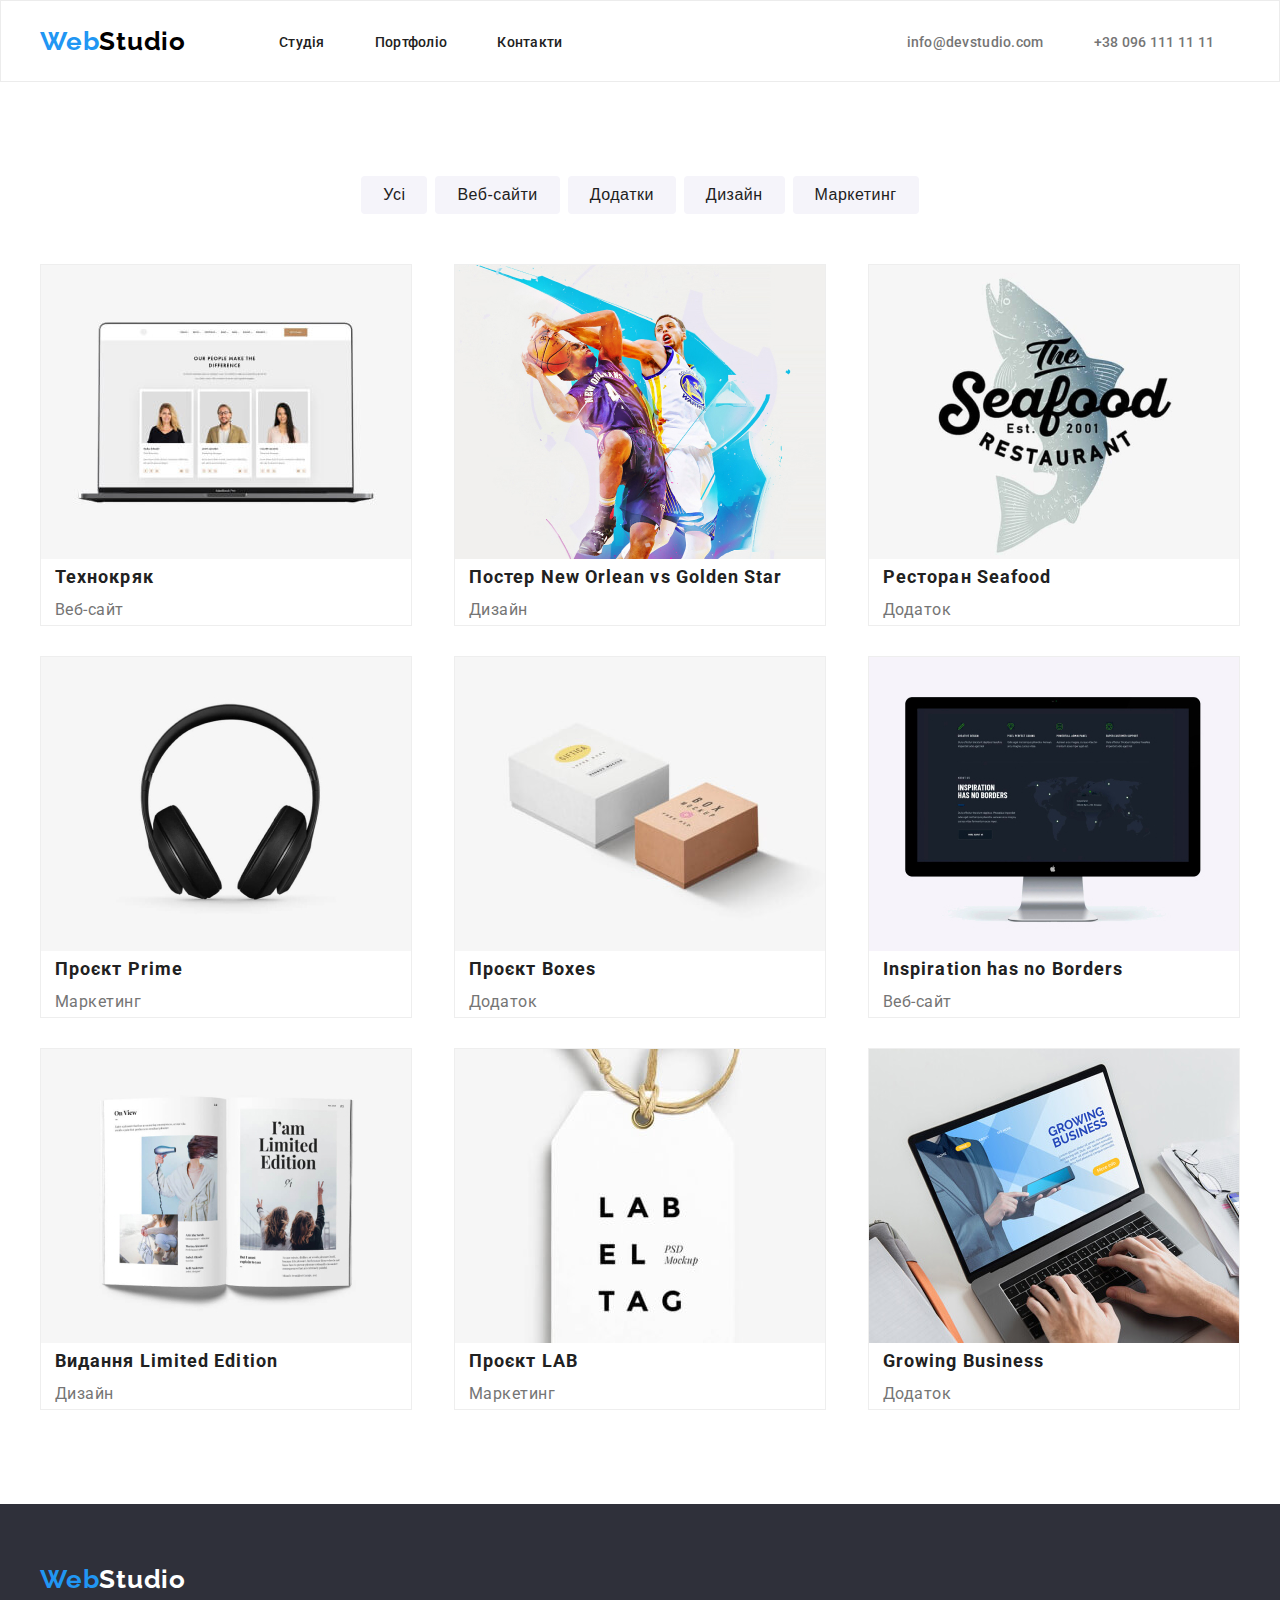
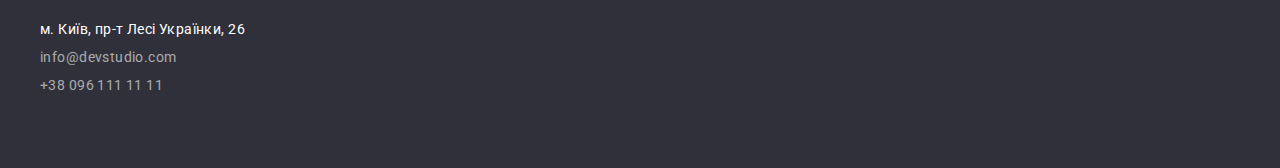
==== portfolio.html @ ba387abd "homework #3" ====
<!DOCTYPE html>
<html lang="UK">
  <head>
    <meta charset="UTF-8" />
    <meta http-equiv="X-UA-Compatible" content="IE=edge" />
    <meta name="viewport" content="width=device-width, initial-scale=1.0" />
    <title>goit-markup-hw-03</title>
    <link rel="preconnect" href="https://fonts.googleapis.com" />
    <link rel="preconnect" href="https://fonts.gstatic.com" crossorigin />
    <link
      href="https://fonts.googleapis.com/css2?family=Raleway:wght@700&family=Roboto:wght@400;500;700;900&display=swap"
      rel="stylesheet"
    />
    <link
      rel="stylesheet"
      href="https://cdnjs.cloudflare.com/ajax/libs/modern-normalize/1.1.0/modern-normalize.min.css"
      integrity="sha512-wpPYUAdjBVSE4KJnH1VR1HeZfpl1ub8YT/NKx4PuQ5NmX2tKuGu6U/JRp5y+Y8XG2tV+wKQpNHVUX03MfMFn9Q=="
      crossorigin="anonymous"
      referrerpolicy="no-referrer"
    />
    <link rel="stylesheet" href="./css/styles.css" />
  </head>
  <body>
    <header class="header">
      <div class="container header-container">
        <a class="header-title" href="./index.html"
          ><span class="header-subtitle">Web</span>Studio</a
        >
        <nav class="navigation">
          <ul class="header-nav">
            <li><a class="header-nav-link" href="./index.html">Студія</a></li>
            <li>
              <a class="header-nav-link" href="./portfolio.html">Портфоліо</a>
            </li>
            <li><a class="header-nav-link" href="./index.html">Контакти</a></li>
          </ul>
        </nav>
        <ul class="header-nav">
          <li>
            <a class="header-contact" href="mailto:info@devstudio.com"
              >info@devstudio.com</a
            >
          </li>
          <li>
            <a class="header-contact" href="tel:+380961111111"
              >+38 096 111 11 11</a
            >
          </li>
        </ul>
      </div>
    </header>

      <!-- //*======================= HERO =========================-->

    <main>
      <section class="navportfolio">
       <div class="container navportfolio-container">
          <ul class="navportfolio-list">
            <li class="navportfolio-item"><button class="main-btn btn" type="button">Усі</button></li>
            <li class="navportfolio-item"><button class="main-btn btn" type="button">Веб-сайти</button></li>
            <li class="navportfolio-item"><button class="main-btn btn" type="button">Додатки</button></li>
            <li class="navportfolio-item"><button class="main-btn btn" type="button">Дизайн</button></li>
            <li class="navportfolio-item"><button class="main-btn btn" type="button">Маркетинг</button></li>
          </ul>
       </div>
      </section>
      <!-- //*======================= PORTFOLIO =========================-->

      <section class="portfolio">
        <div class="container portfolio-container">
          <ul class="portfolio-list">
            <ul class="portfolio-first-row">
              <li class="portfolio-item">
                <img
                  src="./images/project1.jpg"
                  width="370"
                  height="294"
                  alt="Технокряк"
                />
                <h3 class="portfolio-title">Технокряк</h3>
                <p class="portfolio-subtitle">Веб-сайт</p>
              </li>
              <li class="portfolio-item">
                <img
                  src="./images/project2.jpg"
                  width="370"
                  height="294"
                  alt="Постер New Orlean vs Golden Star"
                />
                <h3 lang="EN" class="portfolio-title">
                  Постер New Orlean vs Golden Star
                </h3>
                <p class="portfolio-subtitle">Дизайн</p>
              </li>
              <li class="portfolio-item">
                <img
                  src="./images/project3.jpg"
                  width="370"
                  height="294"
                  alt="Ресторан Seafood"
                />
                <h3 class="portfolio-title">Ресторан Seafood</h3>
                <p class="portfolio-subtitle">Додаток</p>
              </li>
            </ul>
              <ul class="portfolio-second-row">
                <li class="portfolio-item">
                <img
                  src="./images/project4.jpg"
                  width="370"
                  height="294"
                  alt="Проєкт Prime"
                />
                <h3 class="portfolio-title">Проєкт Prime</h3>
                <p class="portfolio-subtitle">Маркетинг</p>
              </li>
              <li class="portfolio-item">
                <img
                  src="./images/project5.jpg"
                  width="370"
                  height="294"
                  alt="Проєкт Boxes"
                />
                <h3 class="portfolio-title">Проєкт Boxes</h3>
                <p class="portfolio-subtitle">Додаток</p>
              </li>
              <li class="portfolio-item">
                <img
                  src="./images/project6.jpg"
                  width="370"
                  height="294"
                  alt="Inspiration has no Borders"
                />
                <h3 lang="EN" class="portfolio-title">
                  Inspiration has no Borders
                </h3>
                <p class="portfolio-subtitle">Веб-сайт</p>
              </li>
              </ul>
            <ul class="portfolio-thrid-row">
              <li class="portfolio-item">
                <img
                  src="./images/project7.jpg"
                  width="370"
                  height="294"
                  alt="Видання Limited Edition"
                />
                <h3 lang="EN" class="portfolio-title">Видання Limited Edition</h3>
                <p class="portfolio-subtitle">Дизайн</p>
              </li>
              <li class="portfolio-item">
                <img
                  src="./images/project8.jpg"
                  width="370"
                  height="294"
                  alt="Проєкт LAB"
                />
                <h3 lang="EN" class="portfolio-title">Проєкт LAB</h3>
                <p class="portfolio-subtitle">Маркетинг</p>
              </li>
              <li class="portfolio-item">
                <img
                  src="./images/project9.jpg"
                  width="370"
                  height="294"
                  alt="Growing Business"
                />
                <h3 lang="EN" class="portfolio-title">Growing Business</h3>
                <p class="portfolio-subtitle">Додаток</p>
              </li>
            </ul>
          </ul>
        </section>
        </div>
    </main>
    <!-- --------------------------------- footer---------------------------------->


    <footer class="footer">
      <div class="container footer-container">
        <a class="footer-title" href="./index.html"
          >Web<span class="footer-subtitle">Studio</span></a
        >
        <!-- <address> -->
        <ul class="footer-list">
          <li>
            <a class="footer-link" href="https://goo.gl/maps/ZGy36pKghgv9Vfy66"
              >м. Київ, пр-т Лесі Українки, 26</a
            >
          </li>
          <li>
            <a class="footer-contacts" href="mailto:info@devstudio.com"
              >info@devstudio.com</a
            >
          </li>
          <li>
            <a class="footer-contacts" href="tel:+380961111111"
              >+38 096 111 11 11</a
            >
          </li>
        </ul>
        <!-- </address> -->
      </div>
    </footer>
  </body>
</html>
---- css/styles.css ----
:root {
  --font-ral: "Raleway", sans-serif;
}

* {
  margin: 0;
  padding: 0;
}

body {
  font-family: "Roboto", sans-serif;
}

ul {
  list-style: none;
  margin: 0;
  padding: 0;
}

a {
  text-decoration: none;
}

h1,
h2,
h3,
h4,
h5,
h6,
p {
  margin: 0;
}

.section-title {
  font-weight: 700;
  font-size: 36px;
  line-height: 1.1666;
  text-align: center;
  letter-spacing: 0.03em;
  color: #212121;
}

img {
  display: block;
  max-width: 100%;
  height: auto;
}

.btn {
  cursor: pointer;
}
.container {
  width: 1200px;
  padding-left: 15px;
  padding-right: 15px;
  margin: 0 auto;
  /* outline: 2px solid red; */
}

/* //*================= HEADER ================== */

.header {
    border: 1px solid #ECECEC;
}

.header-container {
  display: flex;
  align-items: center;
  height: 80px;
}

.header-title {
  font-family: var(--font-ral);
  text-decoration: none;
  font-weight: 700;
  font-size: 26px;
  line-height: 1.1923;
  letter-spacing: 0.03em;
  color: #000000;
}

.header-subtitle {
  color: #2196f3;
}

.navigation {
  margin-left: 93px;
  margin-right: 344px;
}

.header-nav {
  display: flex;
  gap: 50px;
}
.header-nav-link {
  font-weight: 500;
  font-size: 14px;
  line-height: 1.1428;
  letter-spacing: 0.02em;
  color: #212121;
}

.header-nav-link:hover,
.header-nav-link:focus {
  color: #2196f3;
}

.header-contact {
  font-weight: 500;
  font-size: 14px;
  line-height: 1.1428;
  letter-spacing: 0.02em;
  color: #757575;
}

.header-contact:hover,
.header-contact:focus {
  color: #2196f3;
}

/* //*================= HERO ================== */

.hero {
  background: #2f303a;
}

.hero-container {
  padding-top: 200px;
  padding-bottom: 200px;
  background: #2f303a;
}

.hero-title {
  font-weight: 900;
  font-size: 44px;
  line-height: 1.3636;
  text-align: center;
  letter-spacing: 0.06em;
  text-transform: uppercase;
  color: #ffffff;
  width: 696px;
  margin: 0 auto;
  margin-bottom: 40px;
}

.hero-btn {
  font-family: inherit;
  background: #2196f3;
  box-shadow: 0px 4px 4px rgba(0, 0, 0, 0.15);
  border-radius: 4px;
  font-weight: 700;
  font-size: 16px;
  line-height: 30px;
  align-items: center;
  text-align: center;
  letter-spacing: 0.06em;
  color: #ffffff;
  width: 216px;
  height: 50px;
  display: block;
  margin: 0 auto;
}

/* //*================= BENEFITS ================== */

.benefits {
  background: #f5f5f5;
}

.benefits-container {
  padding-top: 94px;
  padding-bottom: 94px;
}

.benefits-title-hidden {
  position: absolute;
  width: 1px;
  height: 1px;
  margin: -1px;
  border: 0;
  padding: 0;
  white-space: nowrap;
  clip-path: inset(100%);
  clip: rect(0 0 0 0);
  overflow: hidden;
}

.benefits-list {
  display: flex;
  justify-content: space-around;
  gap: 30px;
}

.benefits-title {
  font-weight: 700;
  font-size: 14px;
  line-height: 1.1428;
  letter-spacing: 0.03em;
  text-transform: uppercase;
  color: #212121;
  margin-bottom: 10px;
}

.benefits-text {
  font-size: 14px;
  line-height: 1.7142;
  letter-spacing: 0.03em;
  color: #757575;
  display: flex;
  justify-content: space-between;
}

/* //*================= WHAT-WE-DO ================== */

.whatwedo {
  background-color: #f5f5f5;
}

.whatwedo-container {
  padding-bottom: 94px;
}

.whatwedo-title {
  margin-bottom: 50px;
}

.whatwedo-list {
  display: flex;
  flex-direction: row;
  justify-content: space-between;
}

/* //*================= OUR TEAM ================== */

.team {
  background: #f5f4fa;
}

.team-container {
  padding-top: 94px;
  padding-bottom: 94px;
}

.team-title {
  margin-bottom: 50px;
}

.team-list {
  display: flex;
  justify-content: space-between;
}

.team-item {
  width: calc(100% - 90px) / 4;
  box-shadow: 0px 1px 3px rgba(0, 0, 0, 0.12), 0px 1px 1px rgba(0, 0, 0, 0.14),
    0px 2px 1px rgba(0, 0, 0, 0.2);
  border-radius: 0px 0px 4px 4px;
}

.team-uptitle {
  font-weight: 500;
  font-size: 16px;
  line-height: 1.1875;
  text-align: center;
  letter-spacing: 0.03em;
  color: #212121;
  padding-top: 30px;
  padding-bottom: 10px;
}

.team-subtitle {
  font-size: 16px;
  line-height: 1.1875;
  text-align: center;
  letter-spacing: 0.03em;
  color: #757575;
  padding-bottom: 30px;
}

/* //*================= FOOTER ================== */

.footer {
  background: #2f303a;
}

.footer-container {
  padding-top: 60px;
  padding-bottom: 60px;
}

.footer-title {
  font-family: var(--font-ral);
  text-decoration: none;
  font-weight: 700;
  font-size: 26px;
  line-height: 1.1923;
  letter-spacing: 0.03em;
  color: #2196f3;
  display: block;
  margin-bottom: 20px;
}

.footer-subtitle {
  color: #ffffff;
}

.footer-list {
  margin-bottom: 9px;
}

.footer-link {
  font-size: 14px;
  line-height: 2;
  letter-spacing: 0.03em;
  color: #ffffff;
}

.footer-link:hover,
.footer-link:focus,
.footer-contacts:hover,
.footer-contacts:focus {
  color: #2196f3;
}

.footer-contacts {
  font-size: 14px;
  line-height: 2;
  letter-spacing: 0.03em;
  color: rgba(255, 255, 255, 0.6);
}

/* !======================= PORTFOLIO ==========================================  */

/* ?======================= NAVPORTFOLIO =========================  */

.navportfolio {
  background: #ffffff;
}

.navportfolio-container {
  padding-top: 94px;
  padding-bottom: 50px;
}

.navportfolio-list {
  display: flex;
  justify-content: center;
  gap: 8px;
}

.main-btn {
  font-weight: 500;
  font-size: 16px;
  line-height: 1.63;
  text-align: center;
  letter-spacing: 0.03em;
  color: #212121;
  background: #f5f4fa;
  border-radius: 4px;
  border: #f5f4fa;
  padding-top: 6px;
  padding-bottom: 6px;
  padding-right: 22px;
  padding-left: 22px;
}

.main-btn:hover,
.main-btn:focus {
  background: #2196f3;
  box-shadow: 0px 3px 1px rgba(0, 0, 0, 0.1), 0px 1px 2px rgba(0, 0, 0, 0.08),
    0px 2px 2px rgba(0, 0, 0, 0.12);
}

/* ?======================= PORTFOLIO =========================  */

.portfolio {
  background: #ffffff;
}

.portfolio-container {
  padding-bottom: 94px;
}

.portfolio-list {

}

.portfolio-first-row {
  display: flex;
  justify-content: space-between;
  margin-bottom: 30px;
}

.portfolio-second-row {
  display: flex;
  justify-content: space-between;
  margin-bottom: 30px;
}

.portfolio-thrid-row {
  display: flex;
  justify-content: space-between;
}

.portfolio-item {
  background: #FFFFFF;
border: 1px solid #EEEEEE;
}

.portfolio-title {
  font-weight: 700;
  font-size: 18px;
  line-height: 2;
  letter-spacing: 0.06em;
  color: #212121;
  text-align: left;
  padding-left: 14px;
}

.portfolio-subtitle {
  font-size: 16px;
  line-height: 1.875;
  letter-spacing: 0.03em;
  color: #757575;
  text-align: left;
  padding-left: 14px;
}
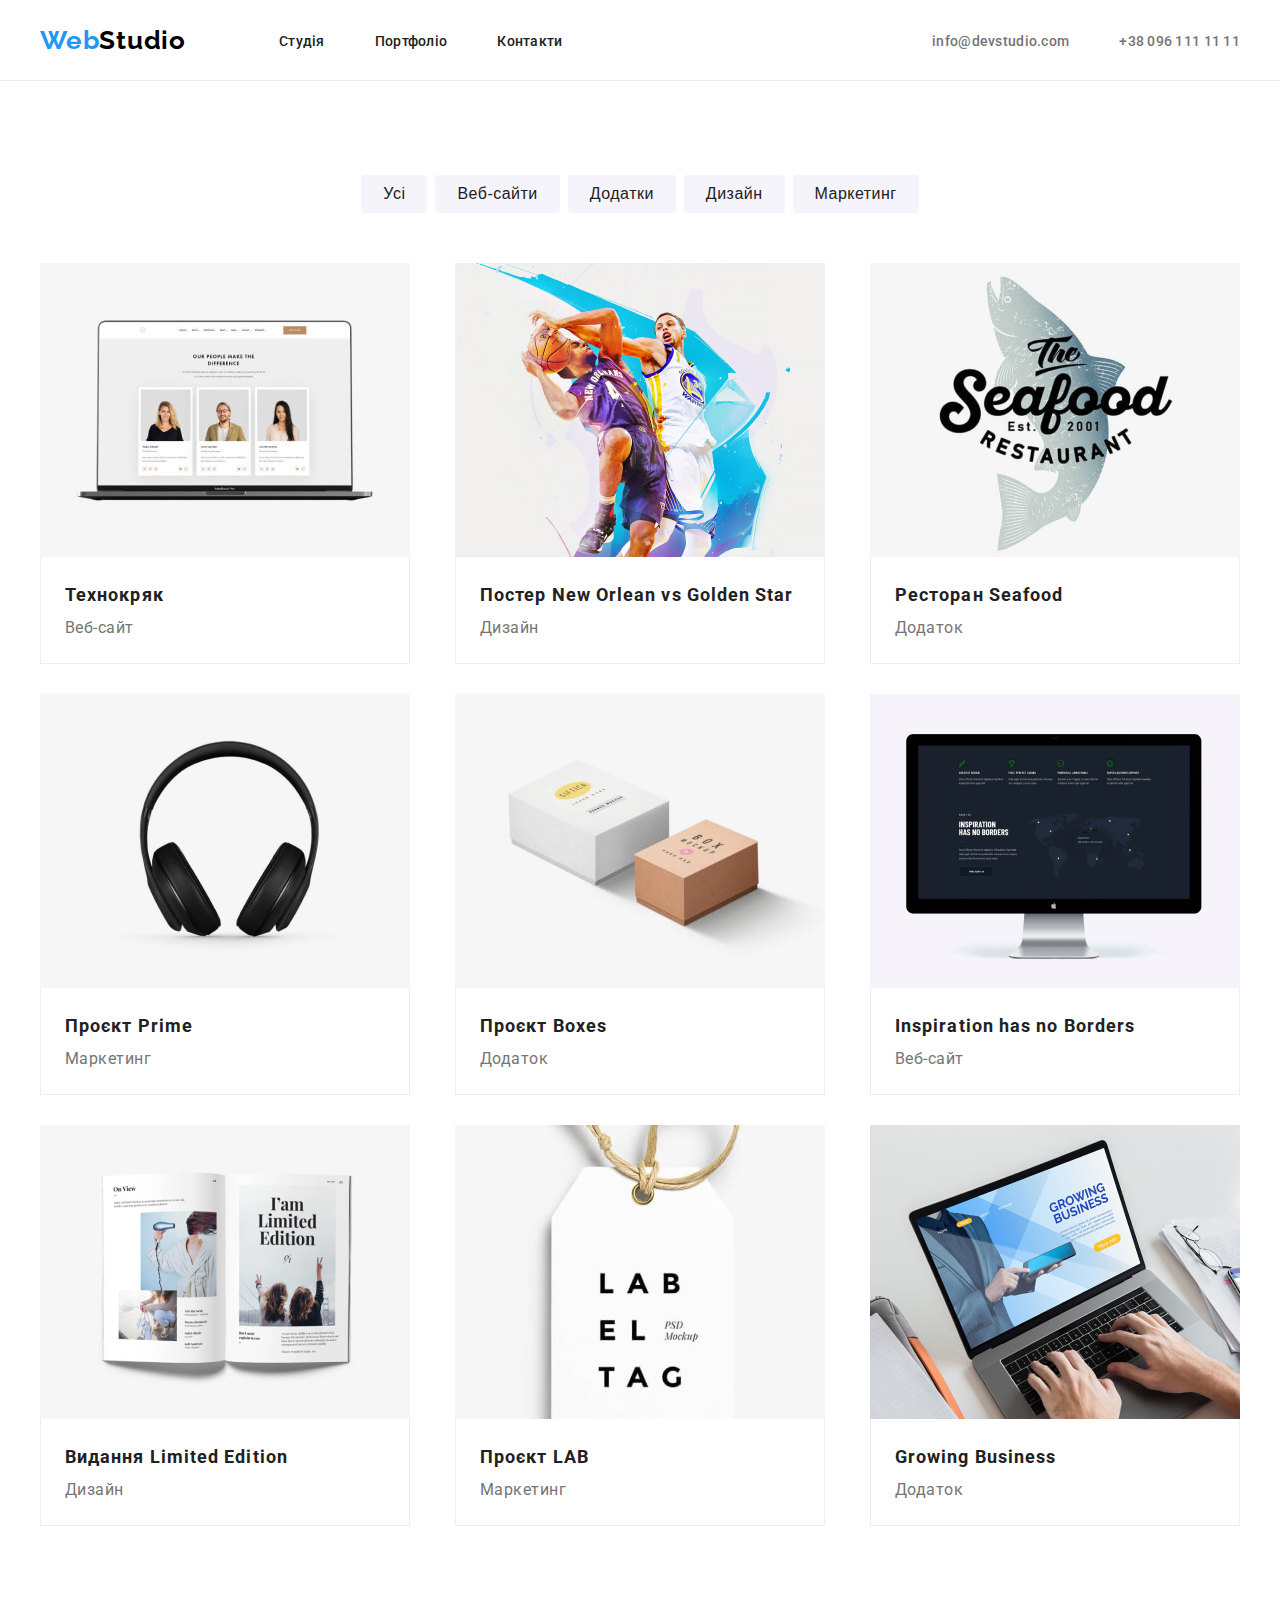
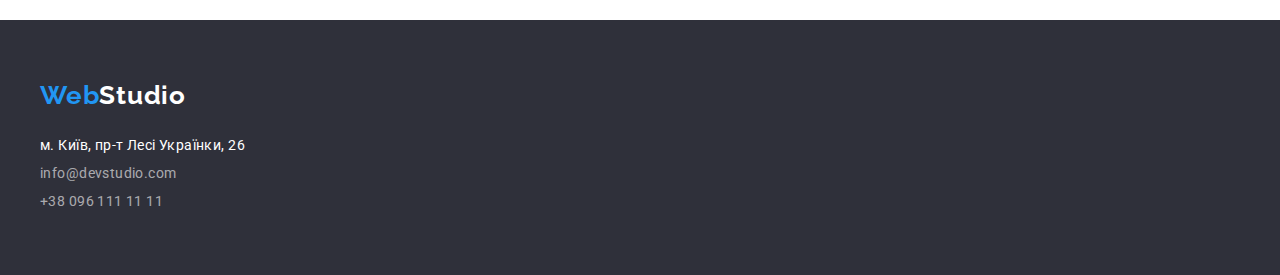
==== commit 01741980: "homework #3 fix#1" ====
--- a/portfolio.html
+++ b/portfolio.html
@@ -50,24 +50,29 @@
       </div>
     </header>
 
-      <!-- //*======================= HERO =========================-->
+    <!-- //*======================= PORTFOLIO =========================-->
 
     <main>
-      <section class="navportfolio">
-       <div class="container navportfolio-container">
+      <section class="portfolio">
+        <div class="container">
+          <h2 class="portfolio-title-hidden"></h2>
           <ul class="navportfolio-list">
-            <li class="navportfolio-item"><button class="main-btn btn" type="button">Усі</button></li>
-            <li class="navportfolio-item"><button class="main-btn btn" type="button">Веб-сайти</button></li>
-            <li class="navportfolio-item"><button class="main-btn btn" type="button">Додатки</button></li>
-            <li class="navportfolio-item"><button class="main-btn btn" type="button">Дизайн</button></li>
-            <li class="navportfolio-item"><button class="main-btn btn" type="button">Маркетинг</button></li>
+            <li class="navportfolio-item">
+              <button class="main-btn btn" type="button">Усі</button>
+            </li>
+            <li class="navportfolio-item">
+              <button class="main-btn btn" type="button">Веб-сайти</button>
+            </li>
+            <li class="navportfolio-item">
+              <button class="main-btn btn" type="button">Додатки</button>
+            </li>
+            <li class="navportfolio-item">
+              <button class="main-btn btn" type="button">Дизайн</button>
+            </li>
+            <li class="navportfolio-item">
+              <button class="main-btn btn" type="button">Маркетинг</button>
+            </li>
           </ul>
-       </div>
-      </section>
-      <!-- //*======================= PORTFOLIO =========================-->
-
-      <section class="portfolio">
-        <div class="container portfolio-container">
           <ul class="portfolio-list">
             <ul class="portfolio-first-row">
               <li class="portfolio-item">
@@ -77,8 +82,10 @@
                   height="294"
                   alt="Технокряк"
                 />
-                <h3 class="portfolio-title">Технокряк</h3>
-                <p class="portfolio-subtitle">Веб-сайт</p>
+                <div class="portfolio-sublist">
+                  <h3 class="portfolio-title">Технокряк</h3>
+                  <p class="portfolio-subtitle">Веб-сайт</p>
+                </div>
               </li>
               <li class="portfolio-item">
                 <img
@@ -87,10 +94,12 @@
                   height="294"
                   alt="Постер New Orlean vs Golden Star"
                 />
-                <h3 lang="EN" class="portfolio-title">
-                  Постер New Orlean vs Golden Star
-                </h3>
-                <p class="portfolio-subtitle">Дизайн</p>
+                <div class="portfolio-sublist">
+                  <h3 lang="EN" class="portfolio-title">
+                    Постер New Orlean vs Golden Star
+                  </h3>
+                  <p class="portfolio-subtitle">Дизайн</p>
+                </div>
               </li>
               <li class="portfolio-item">
                 <img
@@ -99,20 +108,24 @@
                   height="294"
                   alt="Ресторан Seafood"
                 />
+                <div class="portfolio-sublist">
                 <h3 class="portfolio-title">Ресторан Seafood</h3>
                 <p class="portfolio-subtitle">Додаток</p>
+                </div>
               </li>
             </ul>
-              <ul class="portfolio-second-row">
-                <li class="portfolio-item">
+            <ul class="portfolio-second-row">
+              <li class="portfolio-item">
                 <img
                   src="./images/project4.jpg"
                   width="370"
                   height="294"
                   alt="Проєкт Prime"
                 />
-                <h3 class="portfolio-title">Проєкт Prime</h3>
-                <p class="portfolio-subtitle">Маркетинг</p>
+                <div class="portfolio-sublist">
+                  <h3 class="portfolio-title">Проєкт Prime</h3>
+                  <p class="portfolio-subtitle">Маркетинг</p>
+                </div>
               </li>
               <li class="portfolio-item">
                 <img
@@ -121,8 +134,10 @@
                   height="294"
                   alt="Проєкт Boxes"
                 />
-                <h3 class="portfolio-title">Проєкт Boxes</h3>
-                <p class="portfolio-subtitle">Додаток</p>
+                <div class="portfolio-sublist">
+                  <h3 class="portfolio-title">Проєкт Boxes</h3>
+                  <p class="portfolio-subtitle">Додаток</p>
+                </div>
               </li>
               <li class="portfolio-item">
                 <img
@@ -131,12 +146,14 @@
                   height="294"
                   alt="Inspiration has no Borders"
                 />
-                <h3 lang="EN" class="portfolio-title">
-                  Inspiration has no Borders
-                </h3>
-                <p class="portfolio-subtitle">Веб-сайт</p>
-              </li>
-              </ul>
+                <div class="portfolio-sublist">
+                  <h3 lang="EN" class="portfolio-title">
+                    Inspiration has no Borders
+                  </h3>
+                  <p class="portfolio-subtitle">Веб-сайт</p>
+                </div>
+              </li>
+            </ul>
             <ul class="portfolio-thrid-row">
               <li class="portfolio-item">
                 <img
@@ -145,8 +162,12 @@
                   height="294"
                   alt="Видання Limited Edition"
                 />
-                <h3 lang="EN" class="portfolio-title">Видання Limited Edition</h3>
-                <p class="portfolio-subtitle">Дизайн</p>
+                <div class="portfolio-sublist">
+                  <h3 lang="EN" class="portfolio-title">
+                    Видання Limited Edition
+                  </h3>
+                  <p class="portfolio-subtitle">Дизайн</p>
+                </div>
               </li>
               <li class="portfolio-item">
                 <img
@@ -155,8 +176,10 @@
                   height="294"
                   alt="Проєкт LAB"
                 />
-                <h3 lang="EN" class="portfolio-title">Проєкт LAB</h3>
-                <p class="portfolio-subtitle">Маркетинг</p>
+                <div class="portfolio-sublist">
+                  <h3 lang="EN" class="portfolio-title">Проєкт LAB</h3>
+                  <p class="portfolio-subtitle">Маркетинг</p>
+                </div>
               </li>
               <li class="portfolio-item">
                 <img
@@ -165,15 +188,17 @@
                   height="294"
                   alt="Growing Business"
                 />
-                <h3 lang="EN" class="portfolio-title">Growing Business</h3>
-                <p class="portfolio-subtitle">Додаток</p>
+                <div class="portfolio-sublist">
+                  <h3 lang="EN" class="portfolio-title">Growing Business</h3>
+                  <p class="portfolio-subtitle">Додаток</p>
+                </div>
               </li>
             </ul>
           </ul>
-        </section>
         </div>
+      </section>
     </main>
-    <!-- --------------------------------- footer---------------------------------->
+    <!-- //*===================================== FOOTER ============================================-->
 
 
     <footer class="footer">
--- a/css/styles.css
+++ b/css/styles.css
@@ -60,7 +60,7 @@
 /* //*================= HEADER ================== */
 
 .header {
-    border: 1px solid #ECECEC;
+  border-bottom: 1px solid #ececec;
 }
 
 .header-container {
@@ -85,7 +85,7 @@
 
 .navigation {
   margin-left: 93px;
-  margin-right: 344px;
+  margin-right: auto;
 }
 
 .header-nav {
@@ -122,12 +122,8 @@
 
 .hero {
   background: #2f303a;
-}
-
-.hero-container {
   padding-top: 200px;
   padding-bottom: 200px;
-  background: #2f303a;
 }
 
 .hero-title {
@@ -140,7 +136,7 @@
   color: #ffffff;
   width: 696px;
   margin: 0 auto;
-  margin-bottom: 40px;
+  margin-bottom: 30px;
 }
 
 .hero-btn {
@@ -159,15 +155,12 @@
   height: 50px;
   display: block;
   margin: 0 auto;
+  border: none;
 }
 
 /* //*================= BENEFITS ================== */
 
 .benefits {
-  background: #f5f5f5;
-}
-
-.benefits-container {
   padding-top: 94px;
   padding-bottom: 94px;
 }
@@ -213,10 +206,6 @@
 /* //*================= WHAT-WE-DO ================== */
 
 .whatwedo {
-  background-color: #f5f5f5;
-}
-
-.whatwedo-container {
   padding-bottom: 94px;
 }
 
@@ -234,9 +223,6 @@
 
 .team {
   background: #f5f4fa;
-}
-
-.team-container {
   padding-top: 94px;
   padding-bottom: 94px;
 }
@@ -255,6 +241,7 @@
   box-shadow: 0px 1px 3px rgba(0, 0, 0, 0.12), 0px 1px 1px rgba(0, 0, 0, 0.14),
     0px 2px 1px rgba(0, 0, 0, 0.2);
   border-radius: 0px 0px 4px 4px;
+  background: white;
 }
 
 .team-uptitle {
@@ -281,9 +268,6 @@
 
 .footer {
   background: #2f303a;
-}
-
-.footer-container {
   padding-top: 60px;
   padding-bottom: 60px;
 }
@@ -304,7 +288,11 @@
   color: #ffffff;
 }
 
-.footer-list {
+.footer-item:last-child {
+  margin-bottom: 0;
+}
+
+.footer-item {
   margin-bottom: 9px;
 }
 
@@ -331,21 +319,30 @@
 
 /* !======================= PORTFOLIO ==========================================  */
 
-/* ?======================= NAVPORTFOLIO =========================  */
-
-.navportfolio {
+.portfolio {
   background: #ffffff;
-}
-
-.navportfolio-container {
   padding-top: 94px;
-  padding-bottom: 50px;
+  padding-bottom: 94px;
+}
+
+.portfolio-title-hidden {
+  position: absolute;
+  width: 1px;
+  height: 1px;
+  margin: -1px;
+  border: 0;
+  padding: 0;
+  white-space: nowrap;
+  clip-path: inset(100%);
+  clip: rect(0 0 0 0);
+  overflow: hidden;
 }
 
 .navportfolio-list {
   display: flex;
   justify-content: center;
   gap: 8px;
+  margin-bottom: 50px;
 }
 
 .main-btn {
@@ -367,44 +364,40 @@
 .main-btn:hover,
 .main-btn:focus {
   background: #2196f3;
+  color: white;
   box-shadow: 0px 3px 1px rgba(0, 0, 0, 0.1), 0px 1px 2px rgba(0, 0, 0, 0.08),
     0px 2px 2px rgba(0, 0, 0, 0.12);
 }
 
 /* ?======================= PORTFOLIO =========================  */
 
-.portfolio {
+.portfolio-first-row {
+  display: flex;
+  justify-content: space-between;
+  margin-bottom: 30px;
+}
+
+.portfolio-second-row {
+  display: flex;
+  justify-content: space-between;
+  margin-bottom: 30px;
+}
+
+.portfolio-thrid-row {
+  display: flex;
+  justify-content: space-between;
+}
+
+.portfolio-sublist {
+  padding: 20px 24px;
+  border-right: 1px  solid #eeeeee;
+  border-left: 1px solid #eeeeee;
+  border-bottom: 1px solid #eeeeee;
+}
+
+.portfolio-item {
   background: #ffffff;
-}
-
-.portfolio-container {
-  padding-bottom: 94px;
-}
-
-.portfolio-list {
-
-}
-
-.portfolio-first-row {
-  display: flex;
-  justify-content: space-between;
-  margin-bottom: 30px;
-}
-
-.portfolio-second-row {
-  display: flex;
-  justify-content: space-between;
-  margin-bottom: 30px;
-}
-
-.portfolio-thrid-row {
-  display: flex;
-  justify-content: space-between;
-}
-
-.portfolio-item {
-  background: #FFFFFF;
-border: 1px solid #EEEEEE;
+  
 }
 
 .portfolio-title {
@@ -414,7 +407,6 @@
   letter-spacing: 0.06em;
   color: #212121;
   text-align: left;
-  padding-left: 14px;
 }
 
 .portfolio-subtitle {
@@ -423,5 +415,4 @@
   letter-spacing: 0.03em;
   color: #757575;
   text-align: left;
-  padding-left: 14px;
-}
+}
